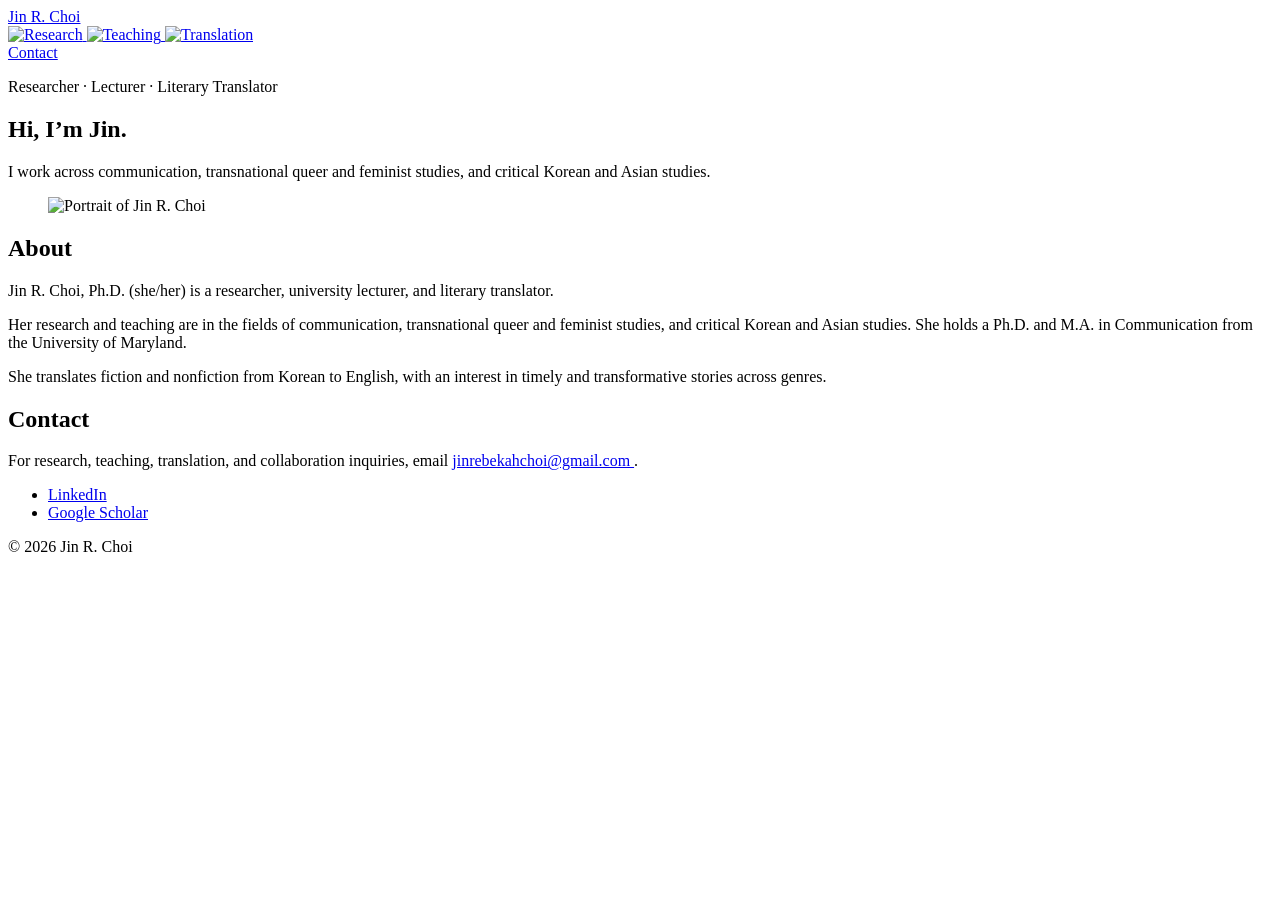
==== index.html @ 2b582a8f "Create index.html" ====
<!DOCTYPE html>
<html lang="en">
<head>
  <meta charset="UTF-8">

  <meta
    name="viewport"
    content="width=device-width, initial-scale=1.0"
  >

  <title>Jin R. Choi — Researcher, Lecturer, and Translator</title>

  <meta
    name="description"
    content="Jin R. Choi is a researcher, university lecturer, and literary translator working across communication, queer and feminist studies, and Korean and Asian studies."
  >

  <link rel="stylesheet" href="css/style.css">
</head>

<body>
  <header class="site-header">
    <a class="site-name" href="index.html">
      Jin R. Choi
    </a>

    <nav class="main-navigation" aria-label="Main navigation">
      <!-- Research navigation drawing -->
      <a
        class="nav-item"
        href="research.html"
        aria-label="Research"
      >
        <img
          class="nav-icon"
          src="images/icons/research.svg"
          alt="Research"
        >
      </a>

      <!-- Teaching navigation drawing -->
      <a
        class="nav-item"
        href="teaching.html"
        aria-label="Teaching"
      >
        <img
          class="nav-icon"
          src="images/icons/teaching.svg"
          alt="Teaching"
        >
      </a>

      <!-- Translation navigation drawing -->
      <a
        class="nav-item"
        href="translation.html"
        aria-label="Translation"
      >
        <img
          class="nav-icon"
          src="images/icons/translation.svg"
          alt="Translation"
        >
      </a>
    </nav>

    <a class="contact-link" href="#contact">
      Contact
    </a>
  </header>

  <main>
    <!-- Introduction -->
    <section class="introduction">
      <div class="introduction-text">
        <p class="eyebrow">
          Researcher · Lecturer · Literary Translator
        </p>

        <h1>Hi, I’m Jin.</h1>

        <p class="opening">
          I work across communication, transnational queer and feminist
          studies, and critical Korean and Asian studies.
        </p>
      </div>

      <figure class="portrait">
        <img
          src="https://jinrchoi.com/assets/images/headshot2.JPG"
          alt="Portrait of Jin R. Choi"
        >
      </figure>
    </section>

    <!-- Biography -->
    <section class="content-section" id="about">
      <h2>About</h2>

      <p>
        Jin R. Choi, Ph.D. (she/her) is a researcher, university
        lecturer, and literary translator.
      </p>

      <p>
        Her research and teaching are in the fields of communication,
        transnational queer and feminist studies, and critical Korean
        and Asian studies. She holds a Ph.D. and M.A. in Communication
        from the University of Maryland.
      </p>

      <p>
        She translates fiction and nonfiction from Korean to English,
        with an interest in timely and transformative stories across
        genres.
      </p>
    </section>

    <!-- Contact -->
    <section class="content-section" id="contact">
      <h2>Contact</h2>

      <p>
        For research, teaching, translation, and collaboration
        inquiries, email
        <a href="mailto:jinrebekahchoi@gmail.com">
          jinrebekahchoi@gmail.com
        </a>.
      </p>

      <ul class="professional-links">
        <li>
          <a
            href="https://www.linkedin.com/in/jinrchoi/"
            target="_blank"
            rel="noopener noreferrer"
          >
            LinkedIn
          </a>
        </li>

        <li>
          <a
            href="https://scholar.google.com/citations?user=7moDONkAAAAJ&hl=en"
            target="_blank"
            rel="noopener noreferrer"
          >
            Google Scholar
          </a>
        </li>
      </ul>
    </section>
  </main>

  <footer class="site-footer">
    <p>© 2026 Jin R. Choi</p>
  </footer>
</body>
</html>
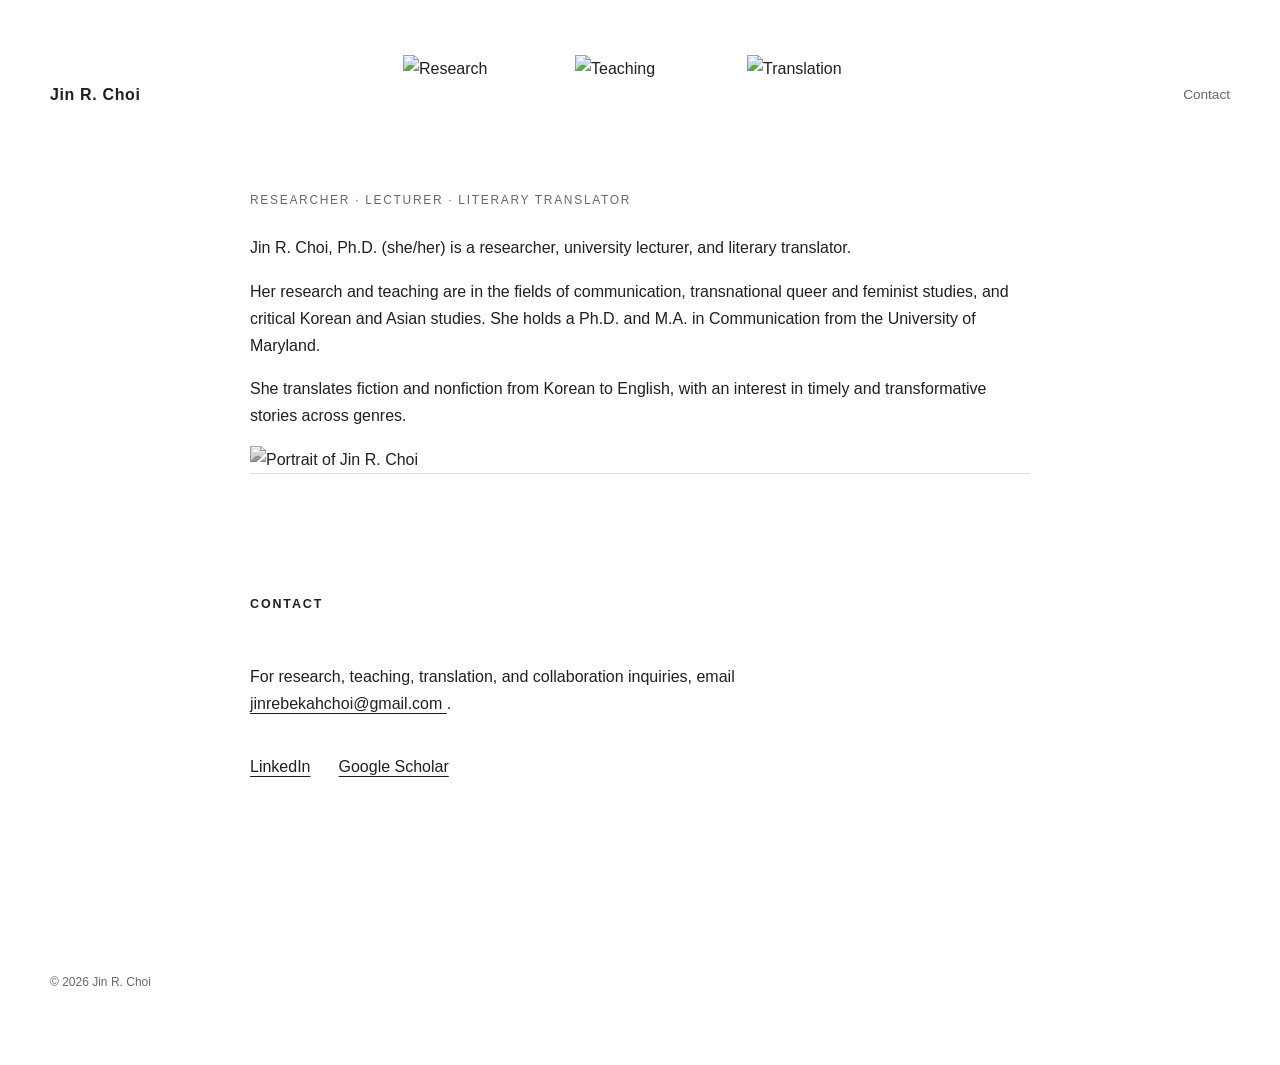
==== commit 2e85787e: "Update index.html" ====
--- a/index.html
+++ b/index.html
@@ -70,33 +70,12 @@
     </a>
   </header>
 
-  <main>
-    <!-- Introduction -->
-    <section class="introduction">
-      <div class="introduction-text">
-        <p class="eyebrow">
-          Researcher · Lecturer · Literary Translator
-        </p>
-
-        <h1>Hi, I’m Jin.</h1>
-
-        <p class="opening">
-          I work across communication, transnational queer and feminist
-          studies, and critical Korean and Asian studies.
-        </p>
-      </div>
-
-      <figure class="portrait">
-        <img
-          src="https://jinrchoi.com/assets/images/headshot2.JPG"
-          alt="Portrait of Jin R. Choi"
-        >
-      </figure>
-    </section>
-
-    <!-- Biography -->
-    <section class="content-section" id="about">
-      <h2>About</h2>
+<main>
+  <section class="home-profile" id="about">
+    <div class="home-profile-text">
+      <p class="eyebrow">
+        Researcher · Lecturer · Literary Translator
+      </p>
 
       <p>
         Jin R. Choi, Ph.D. (she/her) is a researcher, university
@@ -115,43 +94,50 @@
         with an interest in timely and transformative stories across
         genres.
       </p>
-    </section>
+    </div>
 
-    <!-- Contact -->
-    <section class="content-section" id="contact">
-      <h2>Contact</h2>
+    <figure class="portrait">
+      <img
+        src="https://jinrchoi.com/assets/images/headshot2.JPG"
+        alt="Portrait of Jin R. Choi"
+      >
+    </figure>
+  </section>
 
-      <p>
-        For research, teaching, translation, and collaboration
-        inquiries, email
-        <a href="mailto:jinrebekahchoi@gmail.com">
-          jinrebekahchoi@gmail.com
-        </a>.
-      </p>
+  <section class="content-section" id="contact">
+    <h2>Contact</h2>
 
-      <ul class="professional-links">
-        <li>
-          <a
-            href="https://www.linkedin.com/in/jinrchoi/"
-            target="_blank"
-            rel="noopener noreferrer"
-          >
-            LinkedIn
-          </a>
-        </li>
+    <p>
+      For research, teaching, translation, and collaboration inquiries,
+      email
+      <a href="mailto:jinrebekahchoi@gmail.com">
+        jinrebekahchoi@gmail.com
+      </a>.
+    </p>
 
-        <li>
-          <a
-            href="https://scholar.google.com/citations?user=7moDONkAAAAJ&hl=en"
-            target="_blank"
-            rel="noopener noreferrer"
-          >
-            Google Scholar
-          </a>
-        </li>
-      </ul>
-    </section>
-  </main>
+    <ul class="professional-links">
+      <li>
+        <a
+          href="https://www.linkedin.com/in/jinrchoi/"
+          target="_blank"
+          rel="noopener noreferrer"
+        >
+          LinkedIn
+        </a>
+      </li>
+
+      <li>
+        <a
+          href="https://scholar.google.com/citations?user=7moDONkAAAAJ&hl=en"
+          target="_blank"
+          rel="noopener noreferrer"
+        >
+          Google Scholar
+        </a>
+      </li>
+    </ul>
+  </section>
+</main>
 
   <footer class="site-footer">
     <p>© 2026 Jin R. Choi</p>
--- a/css/style.css
+++ b/css/style.css
@@ -0,0 +1,354 @@
+/* ========================================
+   Site settings
+   ======================================== */
+
+:root {
+  --background: #ffffff;
+  --text: #202020;
+  --secondary-text: #686868;
+  --line: #dedede;
+  --accent: #b74752;
+
+  --page-width: 1180px;
+  --reading-width: 780px;
+}
+
+
+/* ========================================
+   Basic reset
+   ======================================== */
+
+* {
+  box-sizing: border-box;
+}
+
+html {
+  scroll-behavior: smooth;
+}
+
+body {
+  margin: 0;
+  color: var(--text);
+  background-color: var(--background);
+  font-family:
+    Inter,
+    "Helvetica Neue",
+    Helvetica,
+    Arial,
+    sans-serif;
+  font-size: 16px;
+  line-height: 1.7;
+}
+
+img {
+  display: block;
+  max-width: 100%;
+}
+
+a {
+  color: inherit;
+  text-decoration-thickness: 1px;
+  text-underline-offset: 4px;
+}
+
+a:hover {
+  color: var(--accent);
+}
+
+a:focus-visible {
+  outline: 2px solid var(--accent);
+  outline-offset: 5px;
+}
+
+
+/* ========================================
+   Header
+   ======================================== */
+
+.site-header {
+  width: min(var(--page-width), calc(100% - 96px));
+  min-height: 190px;
+  margin: 0 auto;
+
+  display: grid;
+  grid-template-columns: 1fr auto 1fr;
+  align-items: center;
+  gap: 60px;
+}
+
+.site-name {
+  justify-self: start;
+
+  font-size: 1rem;
+  font-weight: 600;
+  letter-spacing: 0.04em;
+  text-decoration: none;
+}
+
+.contact-link {
+  justify-self: end;
+
+  color: var(--secondary-text);
+  font-size: 0.85rem;
+  text-decoration: none;
+}
+
+
+/* ========================================
+   Hand-drawn SVG navigation
+   ======================================== */
+
+.main-navigation {
+  display: grid;
+  grid-template-columns: repeat(3, minmax(90px, 140px));
+  align-items: center;
+  justify-content: center;
+  gap: 32px;
+}
+
+.nav-item {
+  min-width: 0;
+  min-height: 90px;
+
+  display: flex;
+  align-items: center;
+  justify-content: center;
+
+  text-decoration: none;
+}
+
+/*
+  The complete handwritten word is contained inside each SVG.
+  object-fit: contain prevents the artwork from being cropped.
+*/
+
+.nav-icon {
+  width: 130px;
+  height: 80px;
+  object-fit: contain;
+
+  transition:
+    transform 180ms ease,
+    opacity 180ms ease;
+}
+
+.nav-item:hover .nav-icon {
+  opacity: 0.72;
+  transform: translateY(-4px) rotate(-2deg);
+}
+
+.nav-item:nth-child(2):hover .nav-icon {
+  transform: translateY(-4px) rotate(2deg);
+}
+
+.nav-item:focus-visible {
+  border-radius: 4px;
+  outline: 2px solid var(--accent);
+  outline-offset: 6px;
+}
+
+
+/* ========================================
+   Main content
+   ======================================== */
+
+main {
+  width: min(var(--reading-width), calc(100% - 96px));
+  margin: 0 auto;
+}
+
+
+/* ========================================
+   Introduction
+   ======================================== */
+
+.introduction {
+  min-height: 70vh;
+  padding: 120px 0 170px;
+
+  display: grid;
+  grid-template-columns: minmax(0, 1.4fr) minmax(190px, 0.6fr);
+  align-items: center;
+  gap: 90px;
+}
+
+.introduction-text {
+  min-width: 0;
+}
+
+.eyebrow {
+  margin: 0 0 24px;
+
+  color: var(--secondary-text);
+  font-size: 0.75rem;
+  font-weight: 500;
+  letter-spacing: 0.14em;
+  text-transform: uppercase;
+}
+
+h1 {
+  margin: 0 0 30px;
+
+  font-size: clamp(3.25rem, 8vw, 6.5rem);
+  font-weight: 400;
+  letter-spacing: -0.055em;
+  line-height: 0.98;
+}
+
+.opening {
+  max-width: 580px;
+  margin: 0;
+
+  color: var(--secondary-text);
+  font-size: clamp(1.05rem, 2vw, 1.3rem);
+  line-height: 1.6;
+}
+
+.portrait {
+  margin: 0;
+}
+
+.portrait img {
+  width: 100%;
+  height: auto;
+  filter: grayscale(100%);
+}
+
+
+/* ========================================
+   About and contact sections
+   ======================================== */
+
+.content-section {
+  padding: 120px 0;
+  border-top: 1px solid var(--line);
+}
+
+.content-section h2 {
+  margin: 0 0 48px;
+
+  font-size: 0.78rem;
+  font-weight: 600;
+  letter-spacing: 0.15em;
+  text-transform: uppercase;
+}
+
+.content-section p {
+  max-width: 680px;
+  margin-top: 0;
+  margin-bottom: 24px;
+}
+
+.professional-links {
+  margin: 36px 0 0;
+  padding: 0;
+
+  display: flex;
+  flex-wrap: wrap;
+  gap: 28px;
+
+  list-style: none;
+}
+
+
+/* ========================================
+   Footer
+   ======================================== */
+
+.site-footer {
+  width: min(var(--page-width), calc(100% - 96px));
+  margin: 0 auto;
+  padding: 60px 0;
+
+  color: var(--secondary-text);
+  font-size: 0.75rem;
+}
+
+
+/* ========================================
+   Mobile layout
+   ======================================== */
+
+@media (max-width: 700px) {
+  .site-header {
+    width: calc(100% - 32px);
+    min-height: auto;
+    padding: 28px 0 42px;
+
+    grid-template-columns: 1fr auto;
+    gap: 30px 20px;
+  }
+
+  .site-name {
+    grid-column: 1;
+    grid-row: 1;
+  }
+
+  .contact-link {
+    grid-column: 2;
+    grid-row: 1;
+  }
+
+  /*
+    The navigation is not hidden inside a menu.
+    All three drawings remain visible in one row.
+  */
+
+  .main-navigation {
+    width: 100%;
+
+    grid-column: 1 / -1;
+    grid-row: 2;
+    grid-template-columns: repeat(3, minmax(0, 1fr));
+    gap: 12px;
+  }
+
+  .nav-item {
+    min-height: 70px;
+  }
+
+  .nav-icon {
+    width: 100%;
+    max-width: 95px;
+    height: 64px;
+  }
+
+  main {
+    width: calc(100% - 40px);
+  }
+
+  .introduction {
+    min-height: auto;
+    padding: 90px 0 120px;
+
+    grid-template-columns: 1fr;
+    gap: 60px;
+  }
+
+  .portrait {
+    width: min(70%, 280px);
+  }
+
+  .content-section {
+    padding: 90px 0;
+  }
+
+  .site-footer {
+    width: calc(100% - 40px);
+  }
+}
+
+
+/* ========================================
+   Accessibility: reduce animation
+   ======================================== */
+
+@media (prefers-reduced-motion: reduce) {
+  html {
+    scroll-behavior: auto;
+  }
+
+  .nav-icon {
+    transition: none;
+  }
+}
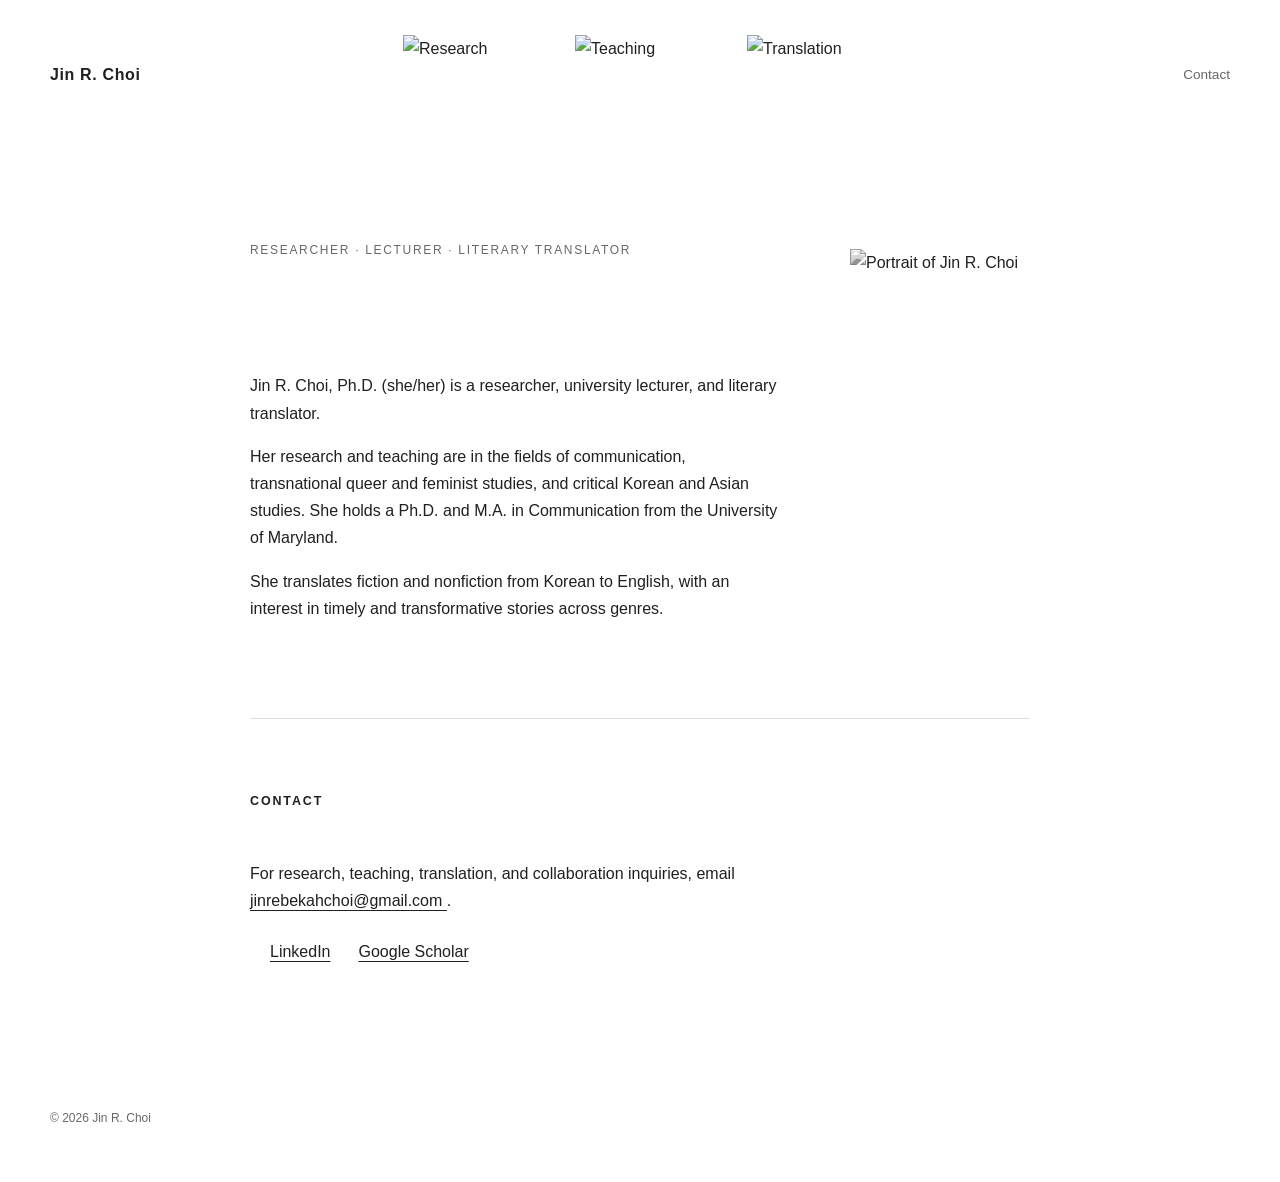
==== commit 2c9e63b0: "Update index.html" ====
--- a/index.html
+++ b/index.html
@@ -72,37 +72,39 @@
 
 <main>
   <section class="home-profile" id="about">
-    <div class="home-profile-text">
-      <p class="eyebrow">
-        Researcher · Lecturer · Literary Translator
-      </p>
+  <div class="profile-heading">
+    <p class="eyebrow">
+      Researcher · Lecturer · Literary Translator
+    </p>
+  </div>
 
-      <p>
-        Jin R. Choi, Ph.D. (she/her) is a researcher, university
-        lecturer, and literary translator.
-      </p>
+  <figure class="portrait">
+    <img
+      src="https://jinrchoi.com/assets/images/headshot2.JPG"
+      alt="Portrait of Jin R. Choi"
+    >
+  </figure>
 
-      <p>
-        Her research and teaching are in the fields of communication,
-        transnational queer and feminist studies, and critical Korean
-        and Asian studies. She holds a Ph.D. and M.A. in Communication
-        from the University of Maryland.
-      </p>
+  <div class="profile-biography">
+    <p>
+      Jin R. Choi, Ph.D. (she/her) is a researcher, university
+      lecturer, and literary translator.
+    </p>
 
-      <p>
-        She translates fiction and nonfiction from Korean to English,
-        with an interest in timely and transformative stories across
-        genres.
-      </p>
-    </div>
+    <p>
+      Her research and teaching are in the fields of communication,
+      transnational queer and feminist studies, and critical Korean
+      and Asian studies. She holds a Ph.D. and M.A. in Communication
+      from the University of Maryland.
+    </p>
 
-    <figure class="portrait">
-      <img
-        src="https://jinrchoi.com/assets/images/headshot2.JPG"
-        alt="Portrait of Jin R. Choi"
-      >
-    </figure>
-  </section>
+    <p>
+      She translates fiction and nonfiction from Korean to English,
+      with an interest in timely and transformative stories across
+      genres.
+    </p>
+  </div>
+</section>
 
   <section class="content-section" id="contact">
     <h2>Contact</h2>
--- a/css/style.css
+++ b/css/style.css
@@ -352,3 +352,109 @@
     transition: none;
   }
 }
+
+
+/* ========================================
+   More compact desktop spacing
+   ======================================== */
+
+@media (min-width: 701px) {
+  .site-header {
+    min-height: 150px;
+  }
+
+  .content-section {
+    padding: 72px 0;
+  }
+
+  .site-footer {
+    padding: 42px 0;
+  }
+}
+
+
+/* ========================================
+   Homepage profile
+   ======================================== */
+
+.home-profile {
+  padding: 90px 0 80px;
+
+  display: grid;
+  grid-template-columns: minmax(0, 1.5fr) minmax(180px, 0.5fr);
+  align-items: center;
+  gap: 72px;
+}
+
+.home-profile-text {
+  min-width: 0;
+}
+
+.home-profile-text p {
+  max-width: 620px;
+  margin-top: 0;
+  margin-bottom: 24px;
+}
+
+.home-profile-text p:not(.eyebrow) {
+  font-size: 1.05rem;
+}
+
+.home-profile .portrait img {
+  width: 100%;
+  height: auto;
+}
+
+
+/* ========================================
+   Hand-drawn page titles
+   ======================================== */
+
+.page-title-image {
+  width: 220px;
+  max-width: 55%;
+  height: 100px;
+  object-fit: contain;
+  object-position: left center;
+}
+
+
+/* ========================================
+   List spacing on secondary pages
+   ======================================== */
+
+.content-section ul {
+  margin: 24px 0 0;
+  padding-left: 1.25rem;
+}
+
+.content-section li {
+  margin-bottom: 16px;
+}
+
+
+/* ========================================
+   Mobile adjustments
+   ======================================== */
+
+@media (max-width: 700px) {
+  .home-profile {
+    padding: 70px 0 75px;
+    grid-template-columns: 1fr;
+    gap: 48px;
+  }
+
+  .home-profile .portrait {
+    width: min(68%, 260px);
+  }
+
+  .page-title-image {
+    width: 170px;
+    max-width: 65%;
+    height: 80px;
+  }
+
+  .content-section {
+    padding: 70px 0;
+  }
+}
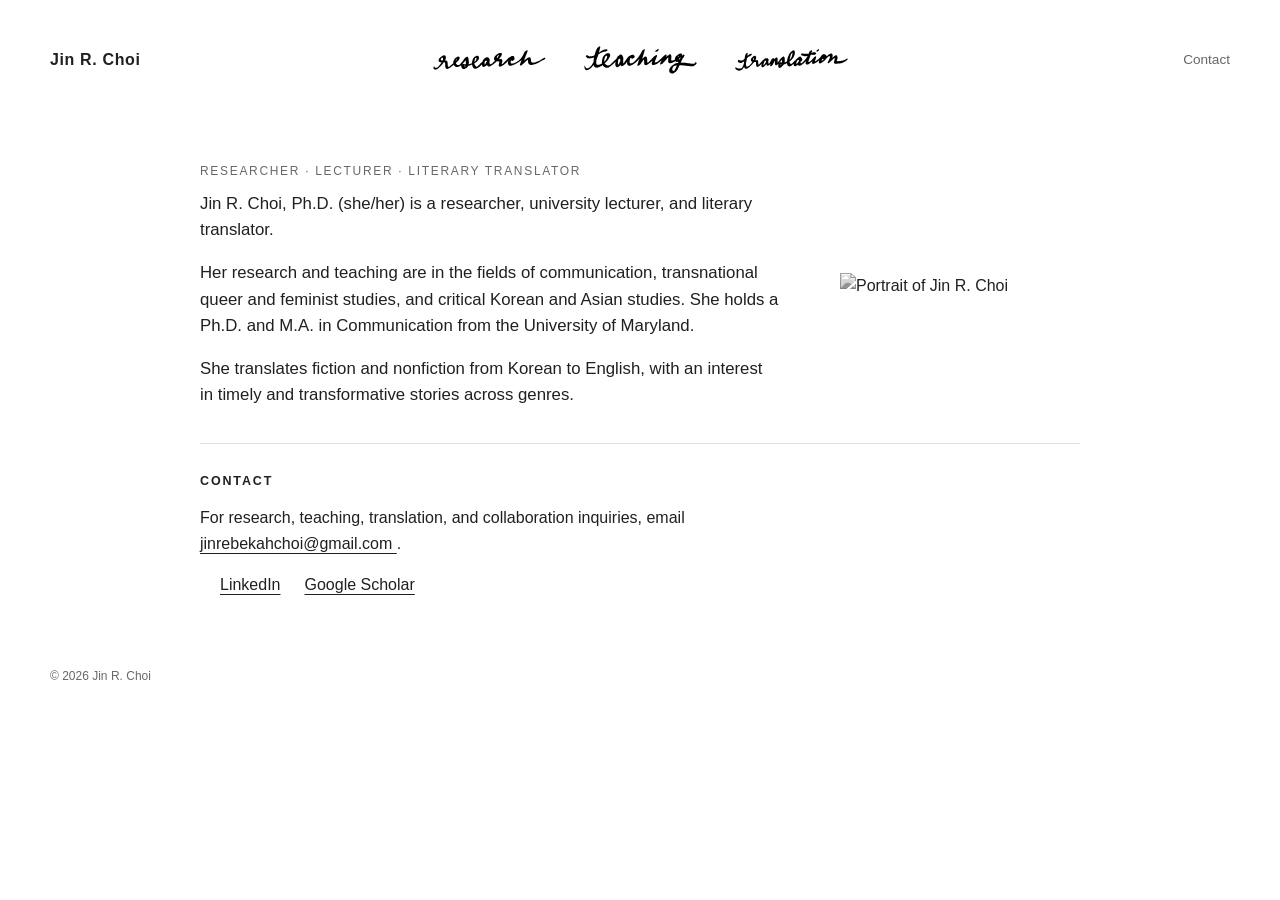
==== commit a08b380b: "Update index.html for headshot" ====
--- a/index.html
+++ b/index.html
@@ -80,7 +80,7 @@
 
   <figure class="portrait">
     <img
-      src="https://jinrchoi.com/assets/images/headshot2.JPG"
+      src="images/icons/headshot.jpeg"
       alt="Portrait of Jin R. Choi"
     >
   </figure>
--- a/css/style.css
+++ b/css/style.css
@@ -10,7 +10,7 @@
   --accent: #b74752;
 
   --page-width: 1180px;
-  --reading-width: 780px;
+  --reading-width: 880px;
 }
 
 
@@ -30,14 +30,16 @@
   margin: 0;
   color: var(--text);
   background-color: var(--background);
+
   font-family:
     Inter,
     "Helvetica Neue",
     Helvetica,
     Arial,
     sans-serif;
+
   font-size: 16px;
-  line-height: 1.7;
+  line-height: 1.58;
 }
 
 img {
@@ -67,13 +69,13 @@
 
 .site-header {
   width: min(var(--page-width), calc(100% - 96px));
-  min-height: 190px;
+  min-height: 120px;
   margin: 0 auto;
 
   display: grid;
   grid-template-columns: 1fr auto 1fr;
   align-items: center;
-  gap: 60px;
+  gap: 40px;
 }
 
 .site-name {
@@ -100,15 +102,15 @@
 
 .main-navigation {
   display: grid;
-  grid-template-columns: repeat(3, minmax(90px, 140px));
+  grid-template-columns: repeat(3, minmax(90px, 125px));
   align-items: center;
   justify-content: center;
-  gap: 32px;
+  gap: 26px;
 }
 
 .nav-item {
   min-width: 0;
-  min-height: 90px;
+  min-height: 70px;
 
   display: flex;
   align-items: center;
@@ -117,14 +119,9 @@
   text-decoration: none;
 }
 
-/*
-  The complete handwritten word is contained inside each SVG.
-  object-fit: contain prevents the artwork from being cropped.
-*/
-
 .nav-icon {
-  width: 130px;
-  height: 80px;
+  width: 115px;
+  height: 65px;
   object-fit: contain;
 
   transition:
@@ -134,17 +131,17 @@
 
 .nav-item:hover .nav-icon {
   opacity: 0.72;
-  transform: translateY(-4px) rotate(-2deg);
+  transform: translateY(-3px) rotate(-2deg);
 }
 
 .nav-item:nth-child(2):hover .nav-icon {
-  transform: translateY(-4px) rotate(2deg);
+  transform: translateY(-3px) rotate(2deg);
 }
 
 .nav-item:focus-visible {
   border-radius: 4px;
   outline: 2px solid var(--accent);
-  outline-offset: 6px;
+  outline-offset: 5px;
 }
 
 
@@ -159,25 +156,34 @@
 
 
 /* ========================================
-   Introduction
-   ======================================== */
-
-.introduction {
-  min-height: 70vh;
-  padding: 120px 0 170px;
+   Homepage profile: desktop
+   ======================================== */
+
+.home-profile {
+  padding: 42px 0 34px;
 
   display: grid;
-  grid-template-columns: minmax(0, 1.4fr) minmax(190px, 0.6fr);
+  grid-template-columns: minmax(0, 1fr) 240px;
+  grid-template-areas:
+    "heading portrait"
+    "biography portrait";
+
   align-items: center;
-  gap: 90px;
-}
-
-.introduction-text {
+  column-gap: 60px;
+  row-gap: 10px;
+}
+
+.profile-heading {
+  grid-area: heading;
+}
+
+.profile-biography {
+  grid-area: biography;
   min-width: 0;
 }
 
 .eyebrow {
-  margin: 0 0 24px;
+  margin: 0;
 
   color: var(--secondary-text);
   font-size: 0.75rem;
@@ -186,29 +192,26 @@
   text-transform: uppercase;
 }
 
-h1 {
-  margin: 0 0 30px;
-
-  font-size: clamp(3.25rem, 8vw, 6.5rem);
-  font-weight: 400;
-  letter-spacing: -0.055em;
-  line-height: 0.98;
-}
-
-.opening {
-  max-width: 580px;
+.profile-biography p {
+  max-width: 620px;
+  margin-top: 0;
+  margin-bottom: 16px;
+  font-size: 1.05rem;
+}
+
+.profile-biography p:last-child {
+  margin-bottom: 0;
+}
+
+.home-profile .portrait {
+  grid-area: portrait;
+
+  width: 240px;
   margin: 0;
-
-  color: var(--secondary-text);
-  font-size: clamp(1.05rem, 2vw, 1.3rem);
-  line-height: 1.6;
-}
-
-.portrait {
-  margin: 0;
-}
-
-.portrait img {
+  justify-self: end;
+}
+
+.home-profile .portrait img {
   width: 100%;
   height: auto;
   filter: grayscale(100%);
@@ -216,16 +219,16 @@
 
 
 /* ========================================
-   About and contact sections
+   Content sections
    ======================================== */
 
 .content-section {
-  padding: 120px 0;
+  padding: 28px 0;
   border-top: 1px solid var(--line);
 }
 
 .content-section h2 {
-  margin: 0 0 48px;
+  margin: 0 0 14px;
 
   font-size: 0.78rem;
   font-weight: 600;
@@ -233,21 +236,68 @@
   text-transform: uppercase;
 }
 
+.content-section h3 {
+  margin: 24px 0 10px;
+
+  font-size: 1rem;
+  font-weight: 600;
+}
+
 .content-section p {
   max-width: 680px;
   margin-top: 0;
-  margin-bottom: 24px;
-}
+  margin-bottom: 16px;
+}
+
+.content-section p:last-child {
+  margin-bottom: 0;
+}
+
+.content-section ul {
+  margin: 14px 0 0;
+  padding-left: 1.25rem;
+}
+
+.content-section li {
+  margin-bottom: 10px;
+}
+
+.content-section li:last-child {
+  margin-bottom: 0;
+}
+
+
+/* ========================================
+   Hand-drawn page titles
+   ======================================== */
+
+.page-title-image {
+  width: 200px;
+  max-width: 55%;
+  height: 80px;
+
+  object-fit: contain;
+  object-position: left center;
+}
+
+
+/* ========================================
+   Professional links
+   ======================================== */
 
 .professional-links {
-  margin: 36px 0 0;
+  margin: 22px 0 0;
   padding: 0;
 
   display: flex;
   flex-wrap: wrap;
-  gap: 28px;
+  gap: 24px;
 
   list-style: none;
+}
+
+.professional-links li {
+  margin: 0;
 }
 
 
@@ -258,7 +308,7 @@
 .site-footer {
   width: min(var(--page-width), calc(100% - 96px));
   margin: 0 auto;
-  padding: 60px 0;
+  padding: 30px 0;
 
   color: var(--secondary-text);
   font-size: 0.75rem;
@@ -273,10 +323,10 @@
   .site-header {
     width: calc(100% - 32px);
     min-height: auto;
-    padding: 28px 0 42px;
+    padding: 20px 0 24px;
 
     grid-template-columns: 1fr auto;
-    gap: 30px 20px;
+    gap: 18px 16px;
   }
 
   .site-name {
@@ -290,8 +340,8 @@
   }
 
   /*
-    The navigation is not hidden inside a menu.
-    All three drawings remain visible in one row.
+    The three navigation images remain
+    visible together on mobile.
   */
 
   .main-navigation {
@@ -300,47 +350,97 @@
     grid-column: 1 / -1;
     grid-row: 2;
     grid-template-columns: repeat(3, minmax(0, 1fr));
-    gap: 12px;
+    gap: 10px;
   }
 
   .nav-item {
-    min-height: 70px;
+    min-height: 56px;
   }
 
   .nav-icon {
     width: 100%;
-    max-width: 95px;
-    height: 64px;
+    max-width: 82px;
+    height: 50px;
   }
 
   main {
     width: calc(100% - 40px);
   }
 
-  .introduction {
-    min-height: auto;
-    padding: 90px 0 120px;
+  /*
+    Mobile homepage order:
+    1. Researcher · Lecturer · Literary Translator
+    2. Portrait
+    3. Biography
+  */
+
+  .home-profile {
+    padding: 32px 0 28px;
 
     grid-template-columns: 1fr;
-    gap: 60px;
-  }
-
-  .portrait {
-    width: min(70%, 280px);
+    grid-template-areas:
+      "heading"
+      "portrait"
+      "biography";
+
+    gap: 24px;
+  }
+
+  .home-profile .portrait {
+    width: min(68%, 250px);
+    justify-self: start;
+  }
+
+  .profile-biography p {
+    margin-bottom: 14px;
+    font-size: 1rem;
   }
 
   .content-section {
-    padding: 90px 0;
+    padding: 26px 0;
+  }
+
+  .content-section h2 {
+    margin-bottom: 12px;
+  }
+
+  .content-section h3 {
+    margin-top: 20px;
+    margin-bottom: 8px;
+  }
+
+  .content-section p {
+    margin-bottom: 14px;
+  }
+
+  .content-section ul {
+    margin-top: 12px;
+  }
+
+  .content-section li {
+    margin-bottom: 8px;
+  }
+
+  .page-title-image {
+    width: 160px;
+    max-width: 65%;
+    height: 64px;
+  }
+
+  .professional-links {
+    margin-top: 18px;
+    gap: 20px;
   }
 
   .site-footer {
     width: calc(100% - 40px);
-  }
-}
-
-
-/* ========================================
-   Accessibility: reduce animation
+    padding: 26px 0;
+  }
+}
+
+
+/* ========================================
+   Reduced-motion preference
    ======================================== */
 
 @media (prefers-reduced-motion: reduce) {
@@ -352,109 +452,3 @@
     transition: none;
   }
 }
-
-
-/* ========================================
-   More compact desktop spacing
-   ======================================== */
-
-@media (min-width: 701px) {
-  .site-header {
-    min-height: 150px;
-  }
-
-  .content-section {
-    padding: 72px 0;
-  }
-
-  .site-footer {
-    padding: 42px 0;
-  }
-}
-
-
-/* ========================================
-   Homepage profile
-   ======================================== */
-
-.home-profile {
-  padding: 90px 0 80px;
-
-  display: grid;
-  grid-template-columns: minmax(0, 1.5fr) minmax(180px, 0.5fr);
-  align-items: center;
-  gap: 72px;
-}
-
-.home-profile-text {
-  min-width: 0;
-}
-
-.home-profile-text p {
-  max-width: 620px;
-  margin-top: 0;
-  margin-bottom: 24px;
-}
-
-.home-profile-text p:not(.eyebrow) {
-  font-size: 1.05rem;
-}
-
-.home-profile .portrait img {
-  width: 100%;
-  height: auto;
-}
-
-
-/* ========================================
-   Hand-drawn page titles
-   ======================================== */
-
-.page-title-image {
-  width: 220px;
-  max-width: 55%;
-  height: 100px;
-  object-fit: contain;
-  object-position: left center;
-}
-
-
-/* ========================================
-   List spacing on secondary pages
-   ======================================== */
-
-.content-section ul {
-  margin: 24px 0 0;
-  padding-left: 1.25rem;
-}
-
-.content-section li {
-  margin-bottom: 16px;
-}
-
-
-/* ========================================
-   Mobile adjustments
-   ======================================== */
-
-@media (max-width: 700px) {
-  .home-profile {
-    padding: 70px 0 75px;
-    grid-template-columns: 1fr;
-    gap: 48px;
-  }
-
-  .home-profile .portrait {
-    width: min(68%, 260px);
-  }
-
-  .page-title-image {
-    width: 170px;
-    max-width: 65%;
-    height: 80px;
-  }
-
-  .content-section {
-    padding: 70px 0;
-  }
-}
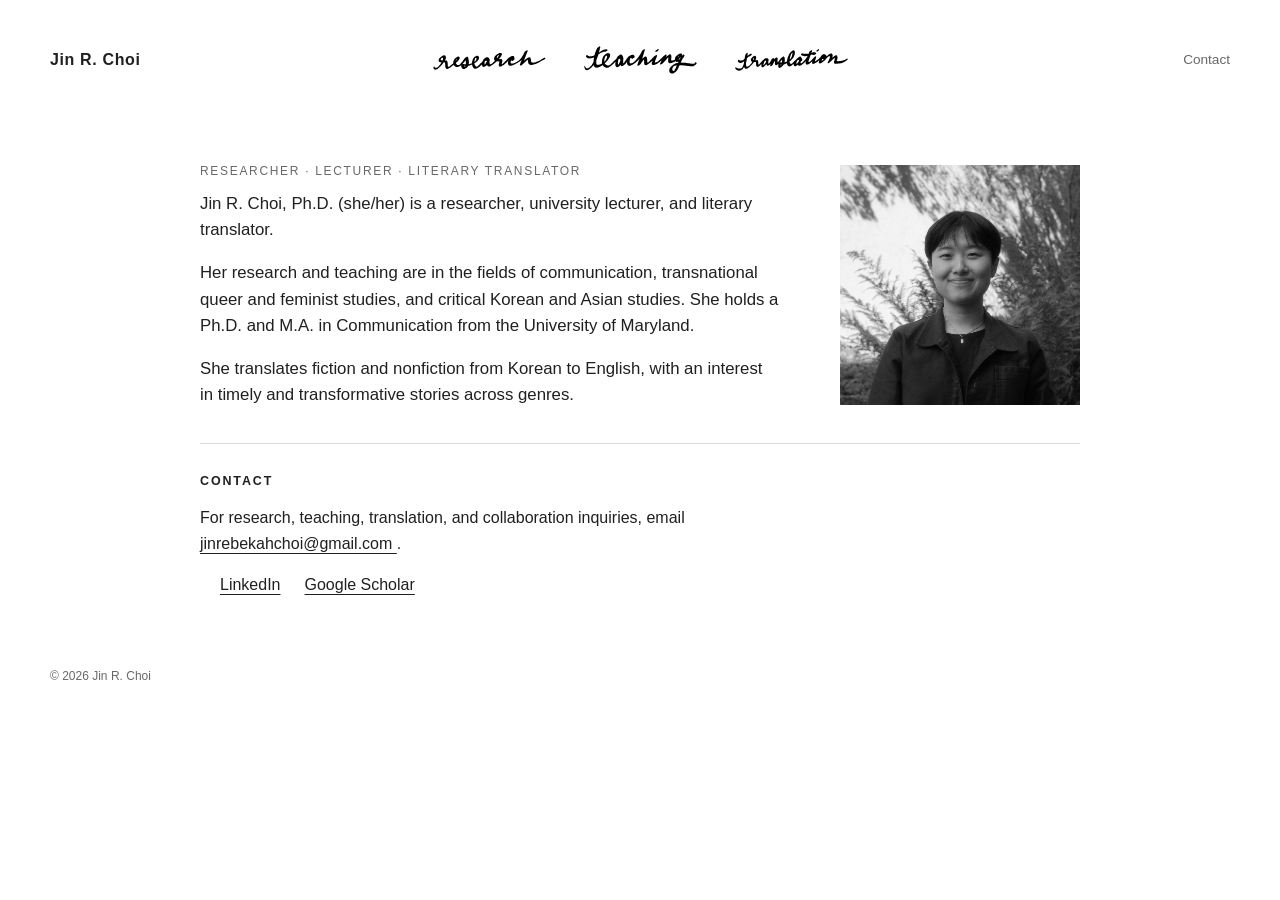
==== commit 8679557b: "Update index.html jpeg to jpg" ====
--- a/index.html
+++ b/index.html
@@ -80,7 +80,7 @@
 
   <figure class="portrait">
     <img
-      src="images/icons/headshot.jpeg"
+      src="images/icons/headshot.jpg"
       alt="Portrait of Jin R. Choi"
     >
   </figure>
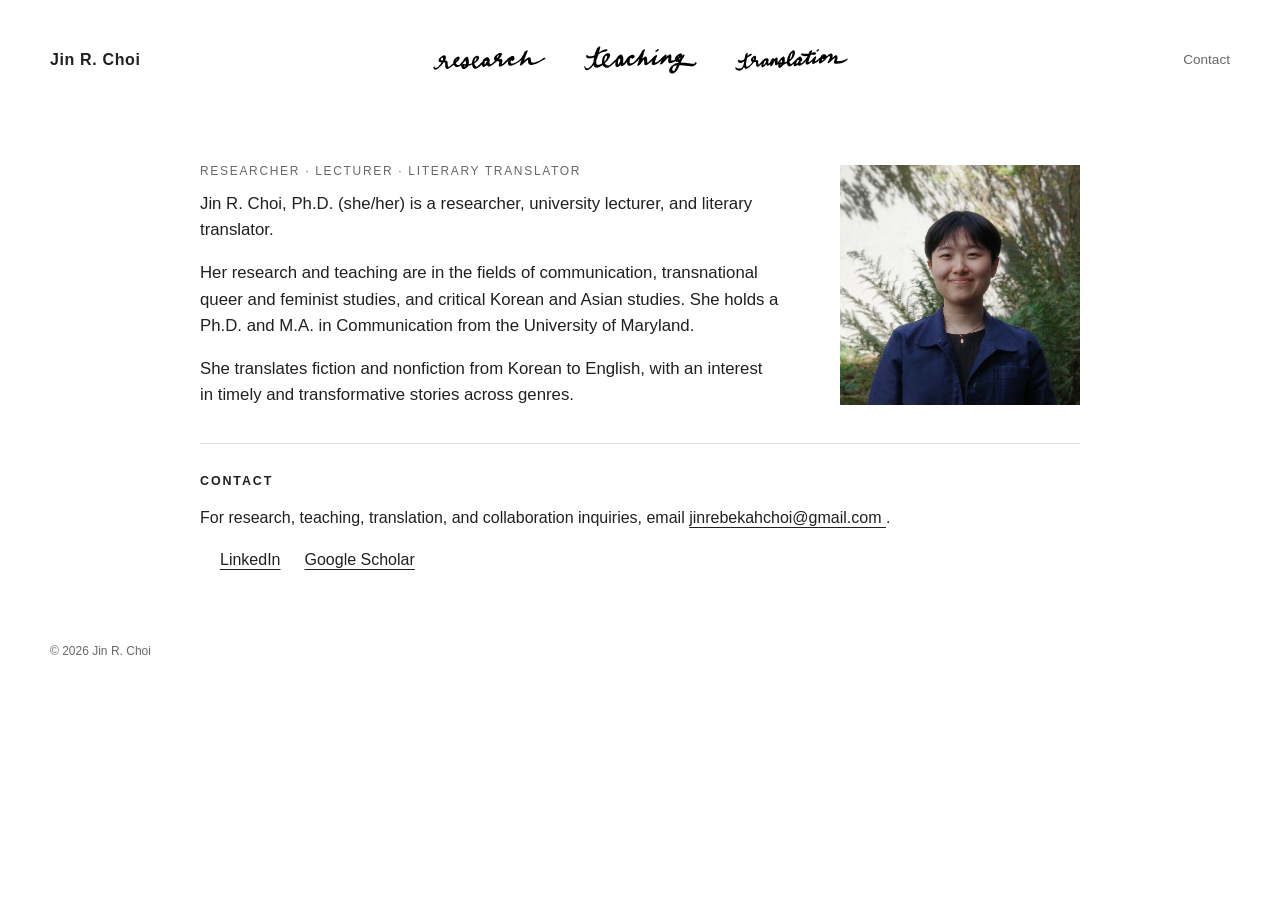
==== commit 0fc6abb7: "Update index.html header" ====
--- a/index.html
+++ b/index.html
@@ -20,55 +20,54 @@
 
 <body>
   <header class="site-header">
-    <a class="site-name" href="index.html">
-      Jin R. Choi
+  <a class="site-name" href="index.html">
+    Jin R. Choi
+  </a>
+
+  <!-- Visible on desktop -->
+  <nav class="main-navigation" aria-label="Main navigation">
+    <a class="nav-item" href="research.html">
+      <img
+        class="nav-icon"
+        src="images/icons/research.svg"
+        alt="Research"
+      >
     </a>
 
-    <nav class="main-navigation" aria-label="Main navigation">
-      <!-- Research navigation drawing -->
-      <a
-        class="nav-item"
-        href="research.html"
-        aria-label="Research"
+    <a class="nav-item" href="teaching.html">
+      <img
+        class="nav-icon"
+        src="images/icons/teaching.svg"
+        alt="Teaching"
       >
-        <img
-          class="nav-icon"
-          src="images/icons/research.svg"
-          alt="Research"
-        >
-      </a>
+    </a>
 
-      <!-- Teaching navigation drawing -->
-      <a
-        class="nav-item"
-        href="teaching.html"
-        aria-label="Teaching"
+    <a class="nav-item" href="translation.html">
+      <img
+        class="nav-icon"
+        src="images/icons/translation.svg"
+        alt="Translation"
       >
-        <img
-          class="nav-icon"
-          src="images/icons/teaching.svg"
-          alt="Teaching"
-        >
-      </a>
+    </a>
+  </nav>
 
-      <!-- Translation navigation drawing -->
-      <a
-        class="nav-item"
-        href="translation.html"
-        aria-label="Translation"
-      >
-        <img
-          class="nav-icon"
-          src="images/icons/translation.svg"
-          alt="Translation"
-        >
-      </a>
+  <!-- Visible on desktop -->
+  <a class="contact-link" href="#contact">
+    Contact
+  </a>
+
+  <!-- Visible only on mobile -->
+  <details class="mobile-menu">
+    <summary>Menu</summary>
+
+    <nav class="mobile-menu-links" aria-label="Mobile navigation">
+      <a href="research.html">Research</a>
+      <a href="teaching.html">Teaching</a>
+      <a href="translation.html">Translation</a>
+      <a href="#contact">Contact</a>
     </nav>
-
-    <a class="contact-link" href="#contact">
-      Contact
-    </a>
-  </header>
+  </details>
+</header>
 
 <main>
   <section class="home-profile" id="about">
--- a/css/style.css
+++ b/css/style.css
@@ -7,7 +7,7 @@
   --text: #202020;
   --secondary-text: #686868;
   --line: #dedede;
-  --accent: #b74752;
+  --accent: #444444;
 
   --page-width: 1180px;
   --reading-width: 880px;
@@ -57,8 +57,9 @@
   color: var(--accent);
 }
 
-a:focus-visible {
-  outline: 2px solid var(--accent);
+a:focus-visible,
+summary:focus-visible {
+  outline: 2px solid var(--text);
   outline-offset: 5px;
 }
 
@@ -68,6 +69,8 @@
    ======================================== */
 
 .site-header {
+  position: relative;
+
   width: min(var(--page-width), calc(100% - 96px));
   min-height: 120px;
   margin: 0 auto;
@@ -97,7 +100,7 @@
 
 
 /* ========================================
-   Hand-drawn SVG navigation
+   Desktop SVG navigation
    ======================================== */
 
 .main-navigation {
@@ -140,8 +143,17 @@
 
 .nav-item:focus-visible {
   border-radius: 4px;
-  outline: 2px solid var(--accent);
+  outline: 2px solid var(--text);
   outline-offset: 5px;
+}
+
+
+/* ========================================
+   Mobile menu
+   ======================================== */
+
+.mobile-menu {
+  display: none;
 }
 
 
@@ -156,7 +168,7 @@
 
 
 /* ========================================
-   Homepage profile: desktop
+   Homepage profile
    ======================================== */
 
 .home-profile {
@@ -192,6 +204,11 @@
   text-transform: uppercase;
 }
 
+/*
+  The homepage biography remains restricted
+  to the left side of the profile grid.
+*/
+
 .profile-biography p {
   max-width: 620px;
   margin-top: 0;
@@ -214,7 +231,7 @@
 .home-profile .portrait img {
   width: 100%;
   height: auto;
-  filter: grayscale(100%);
+  filter: none;
 }
 
 
@@ -243,8 +260,14 @@
   font-weight: 600;
 }
 
+/*
+  Paragraphs in regular content sections
+  fill the same available width as lists.
+*/
+
 .content-section p {
-  max-width: 680px;
+  width: 100%;
+  max-width: none;
   margin-top: 0;
   margin-bottom: 16px;
 }
@@ -254,6 +277,7 @@
 }
 
 .content-section ul {
+  width: 100%;
   margin: 14px 0 0;
   padding-left: 1.25rem;
 }
@@ -321,12 +345,13 @@
 
 @media (max-width: 700px) {
   .site-header {
-    width: calc(100% - 32px);
+    width: calc(100% - 40px);
     min-height: auto;
-    padding: 20px 0 24px;
-
+    padding: 22px 0;
+
+    display: grid;
     grid-template-columns: 1fr auto;
-    gap: 18px 16px;
+    gap: 0;
   }
 
   .site-name {
@@ -334,33 +359,86 @@
     grid-row: 1;
   }
 
+  /*
+    Hide the desktop navigation and
+    desktop Contact link.
+  */
+
+  .main-navigation,
   .contact-link {
+    display: none;
+  }
+
+  /*
+    Show the Menu control.
+  */
+
+  .mobile-menu {
+    display: block;
+
     grid-column: 2;
     grid-row: 1;
+    justify-self: end;
+  }
+
+  .mobile-menu summary {
+    color: var(--secondary-text);
+    font-size: 0.85rem;
+    cursor: pointer;
+    list-style: none;
+  }
+
+  .mobile-menu summary::-webkit-details-marker {
+    display: none;
+  }
+
+  .mobile-menu summary::marker {
+    content: "";
+  }
+
+  .mobile-menu summary::after {
+    content: "+";
+    margin-left: 8px;
+  }
+
+  .mobile-menu[open] summary::after {
+    content: "−";
   }
 
   /*
-    The three navigation images remain
-    visible together on mobile.
+    Expand the open menu across the
+    full header width.
   */
 
-  .main-navigation {
+  .mobile-menu[open] {
+    grid-column: 1 / -1;
     width: 100%;
 
+    display: grid;
+    grid-template-columns: 1fr auto;
+  }
+
+  .mobile-menu[open] summary {
+    grid-column: 2;
+    justify-self: end;
+  }
+
+  .mobile-menu-links {
     grid-column: 1 / -1;
-    grid-row: 2;
-    grid-template-columns: repeat(3, minmax(0, 1fr));
-    gap: 10px;
-  }
-
-  .nav-item {
-    min-height: 56px;
-  }
-
-  .nav-icon {
-    width: 100%;
-    max-width: 82px;
-    height: 50px;
+
+    margin-top: 24px;
+    padding: 22px 0 4px;
+    border-top: 1px solid var(--line);
+
+    display: flex;
+    flex-direction: column;
+    align-items: flex-start;
+    gap: 14px;
+  }
+
+  .mobile-menu-links a {
+    font-size: 1.15rem;
+    text-decoration: none;
   }
 
   main {
@@ -369,8 +447,8 @@
 
   /*
     Mobile homepage order:
-    1. Researcher · Lecturer · Literary Translator
-    2. Portrait
+    1. Role
+    2. Photograph
     3. Biography
   */
 
@@ -391,6 +469,10 @@
     justify-self: start;
   }
 
+  .home-profile .portrait img {
+    filter: none;
+  }
+
   .profile-biography p {
     margin-bottom: 14px;
     font-size: 1rem;
@@ -410,10 +492,13 @@
   }
 
   .content-section p {
+    width: 100%;
+    max-width: none;
     margin-bottom: 14px;
   }
 
   .content-section ul {
+    width: 100%;
     margin-top: 12px;
   }
 
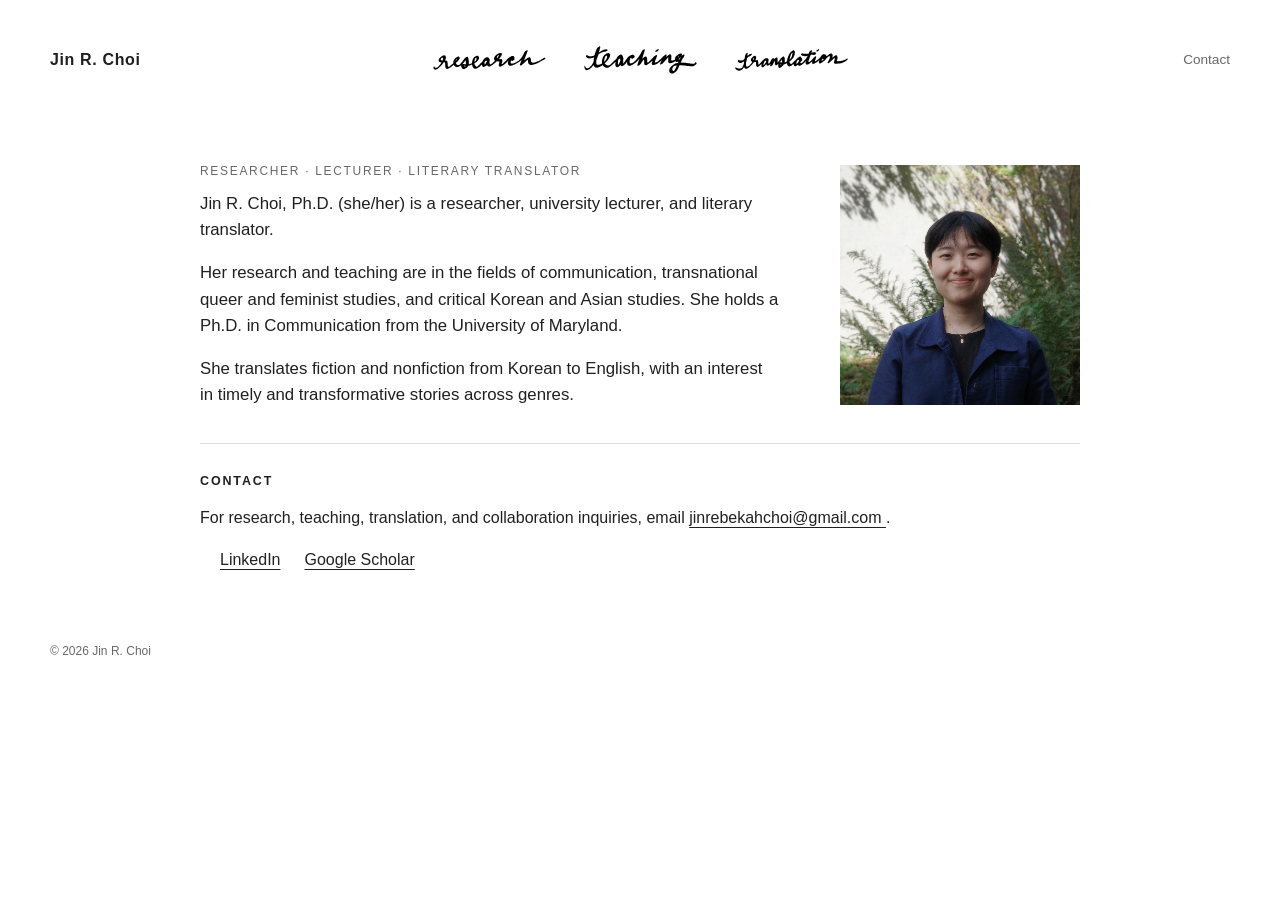
==== commit cf481502: "Update index.html minus MA" ====
--- a/index.html
+++ b/index.html
@@ -93,7 +93,7 @@
     <p>
       Her research and teaching are in the fields of communication,
       transnational queer and feminist studies, and critical Korean
-      and Asian studies. She holds a Ph.D. and M.A. in Communication
+      and Asian studies. She holds a Ph.D. in Communication
       from the University of Maryland.
     </p>
 
--- a/css/style.css
+++ b/css/style.css
@@ -1,22 +1,12 @@
-/* ========================================
-   Site settings
-   ======================================== */
-
 :root {
-  --background: #ffffff;
+  --background: #fff;
   --text: #202020;
   --secondary-text: #686868;
   --line: #dedede;
-  --accent: #444444;
-
+  --accent: #444;
   --page-width: 1180px;
   --reading-width: 880px;
 }
-
-
-/* ========================================
-   Basic reset
-   ======================================== */
 
 * {
   box-sizing: border-box;
@@ -29,15 +19,8 @@
 body {
   margin: 0;
   color: var(--text);
-  background-color: var(--background);
-
-  font-family:
-    Inter,
-    "Helvetica Neue",
-    Helvetica,
-    Arial,
-    sans-serif;
-
+  background: var(--background);
+  font-family: Inter, "Helvetica Neue", Helvetica, Arial, sans-serif;
   font-size: 16px;
   line-height: 1.58;
 }
@@ -70,7 +53,6 @@
 
 .site-header {
   position: relative;
-
   width: min(var(--page-width), calc(100% - 96px));
   min-height: 120px;
   margin: 0 auto;
@@ -83,7 +65,6 @@
 
 .site-name {
   justify-self: start;
-
   font-size: 1rem;
   font-weight: 600;
   letter-spacing: 0.04em;
@@ -92,7 +73,6 @@
 
 .contact-link {
   justify-self: end;
-
   color: var(--secondary-text);
   font-size: 0.85rem;
   text-decoration: none;
@@ -148,9 +128,7 @@
 }
 
 
-/* ========================================
-   Mobile menu
-   ======================================== */
+/* Hidden on desktop */
 
 .mobile-menu {
   display: none;
@@ -204,15 +182,9 @@
   text-transform: uppercase;
 }
 
-/*
-  The homepage biography remains restricted
-  to the left side of the profile grid.
-*/
-
 .profile-biography p {
   max-width: 620px;
-  margin-top: 0;
-  margin-bottom: 16px;
+  margin: 0 0 16px;
   font-size: 1.05rem;
 }
 
@@ -222,7 +194,6 @@
 
 .home-profile .portrait {
   grid-area: portrait;
-
   width: 240px;
   margin: 0;
   justify-self: end;
@@ -255,21 +226,14 @@
 
 .content-section h3 {
   margin: 24px 0 10px;
-
   font-size: 1rem;
   font-weight: 600;
 }
-
-/*
-  Paragraphs in regular content sections
-  fill the same available width as lists.
-*/
 
 .content-section p {
   width: 100%;
   max-width: none;
-  margin-top: 0;
-  margin-bottom: 16px;
+  margin: 0 0 16px;
 }
 
 .content-section p:last-child {
@@ -347,21 +311,28 @@
   .site-header {
     width: calc(100% - 40px);
     min-height: auto;
+    margin: 0 auto;
     padding: 22px 0;
 
     display: grid;
     grid-template-columns: 1fr auto;
+    align-items: start;
     gap: 0;
   }
+
+  /*
+    Keep the name in the upper-left.
+  */
 
   .site-name {
     grid-column: 1;
     grid-row: 1;
+    align-self: start;
+    z-index: 1;
   }
 
   /*
-    Hide the desktop navigation and
-    desktop Contact link.
+    Hide the desktop navigation and Contact.
   */
 
   .main-navigation,
@@ -370,20 +341,28 @@
   }
 
   /*
-    Show the Menu control.
+    The Menu element spans the header,
+    while the button stays upper-right.
   */
 
   .mobile-menu {
     display: block;
 
-    grid-column: 2;
+    grid-column: 1 / -1;
     grid-row: 1;
-    justify-self: end;
+
+    width: 100%;
+    margin: 0;
   }
 
   .mobile-menu summary {
+    width: max-content;
+    margin-left: auto;
+
     color: var(--secondary-text);
     font-size: 0.85rem;
+    line-height: 1.58;
+
     cursor: pointer;
     list-style: none;
   }
@@ -406,26 +385,13 @@
   }
 
   /*
-    Expand the open menu across the
-    full header width.
+    The menu links begin below the name and
+    Menu button. Opening the menu expands the
+    header and pushes the main page downward.
   */
 
-  .mobile-menu[open] {
-    grid-column: 1 / -1;
+  .mobile-menu-links {
     width: 100%;
-
-    display: grid;
-    grid-template-columns: 1fr auto;
-  }
-
-  .mobile-menu[open] summary {
-    grid-column: 2;
-    justify-self: end;
-  }
-
-  .mobile-menu-links {
-    grid-column: 1 / -1;
-
     margin-top: 24px;
     padding: 22px 0 4px;
     border-top: 1px solid var(--line);
@@ -438,6 +404,7 @@
 
   .mobile-menu-links a {
     font-size: 1.15rem;
+    line-height: 1.4;
     text-decoration: none;
   }
 
